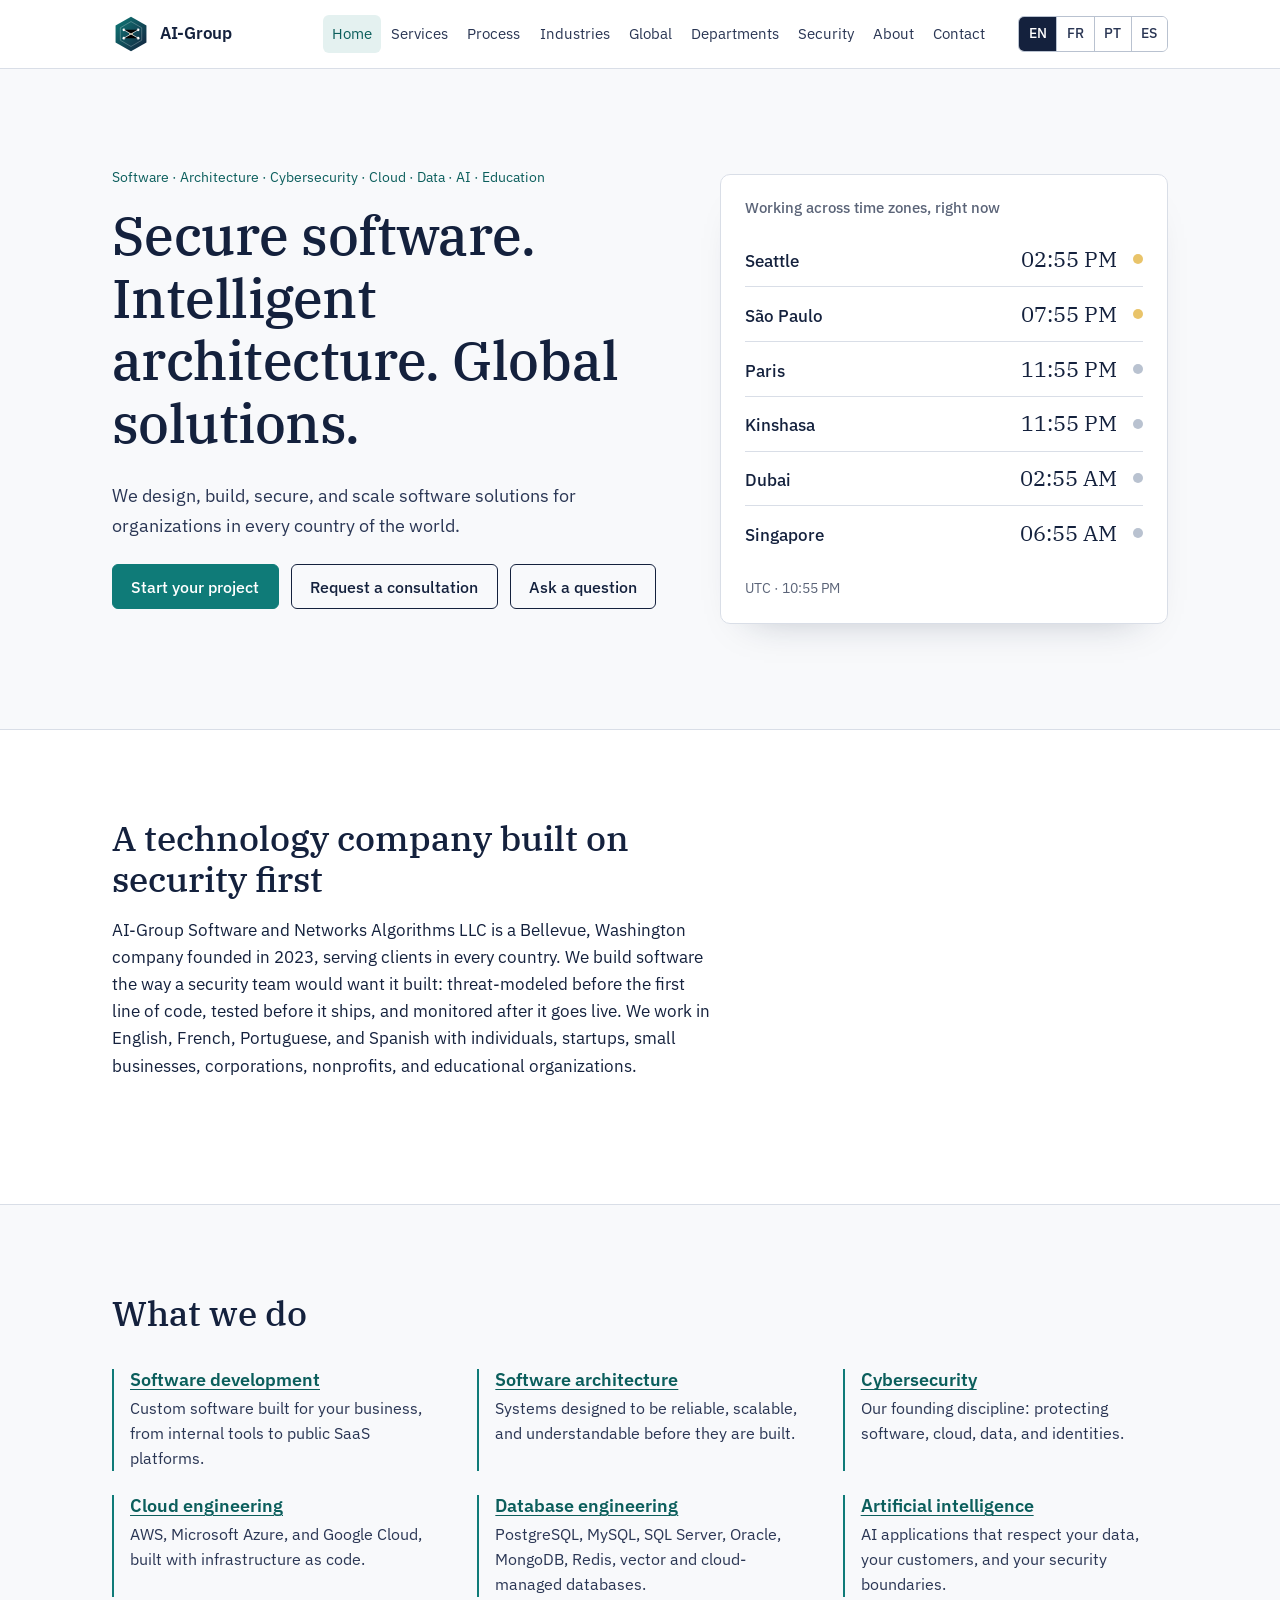
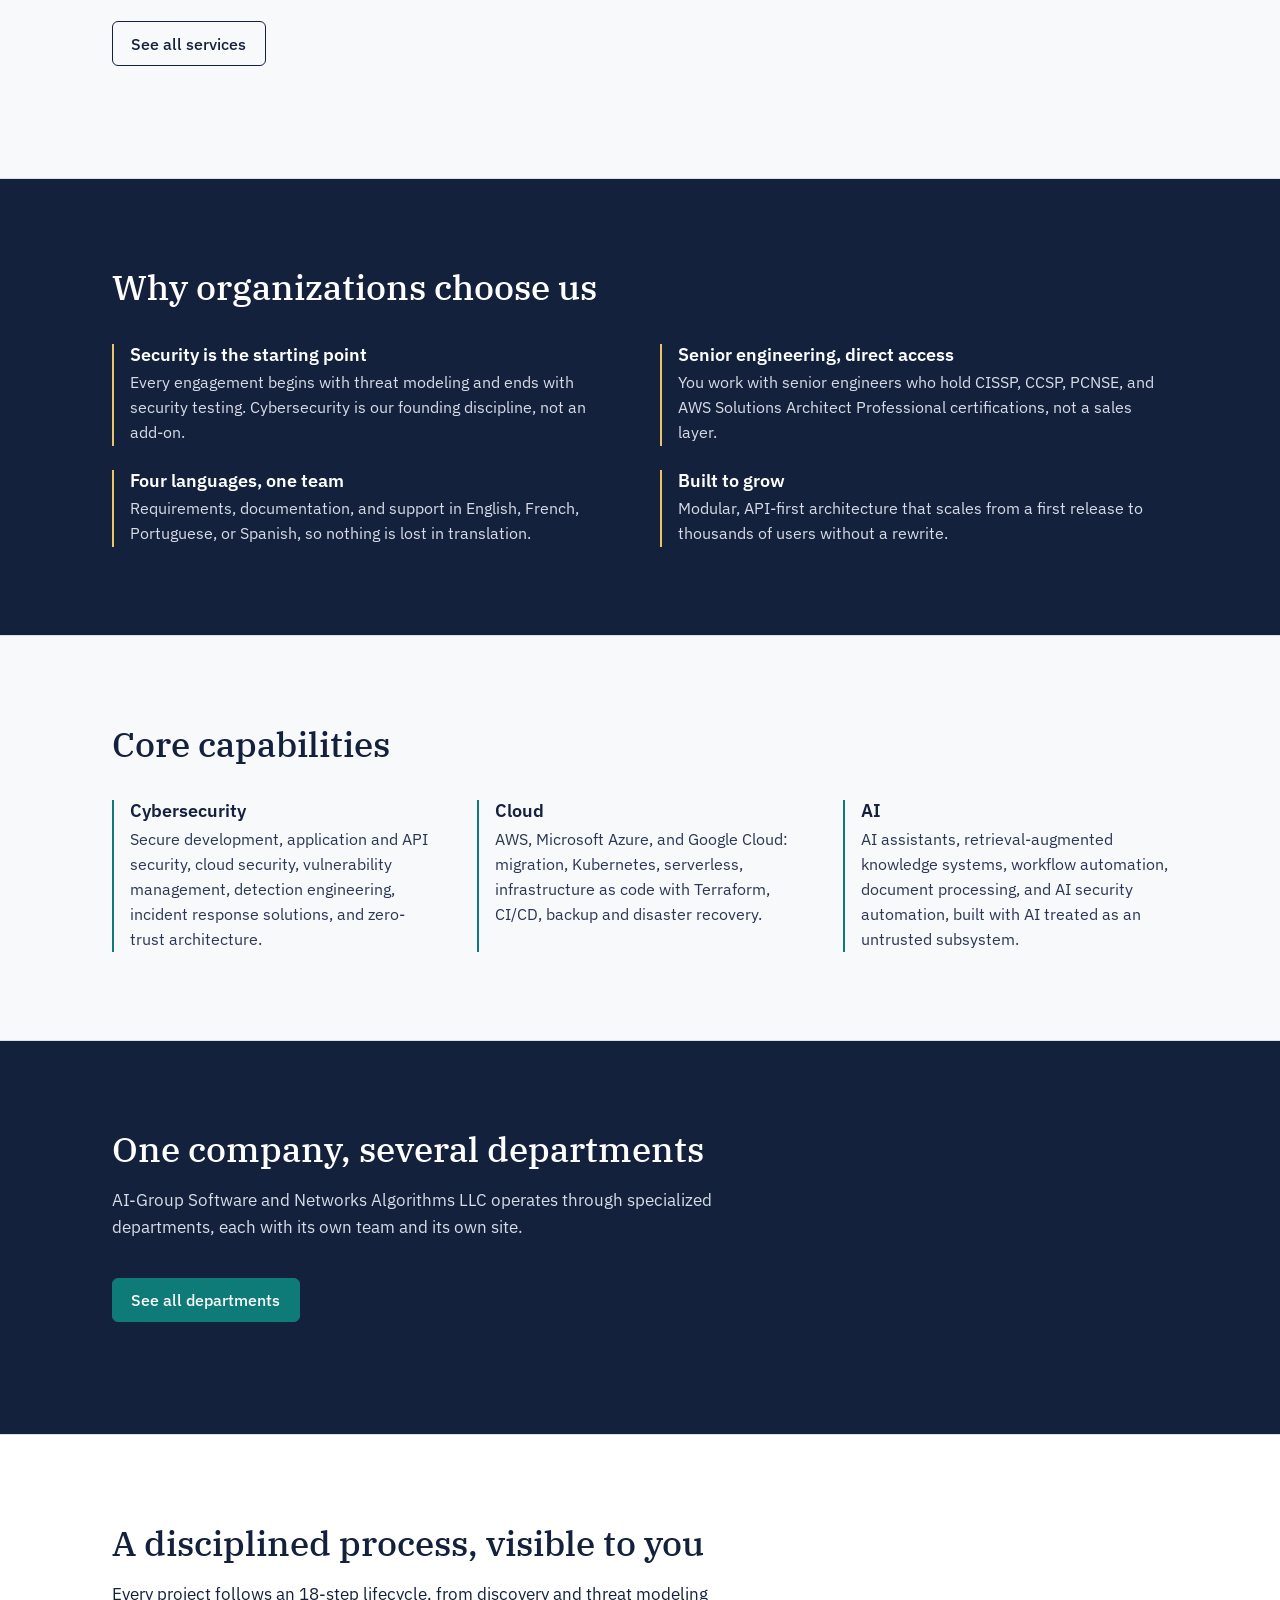
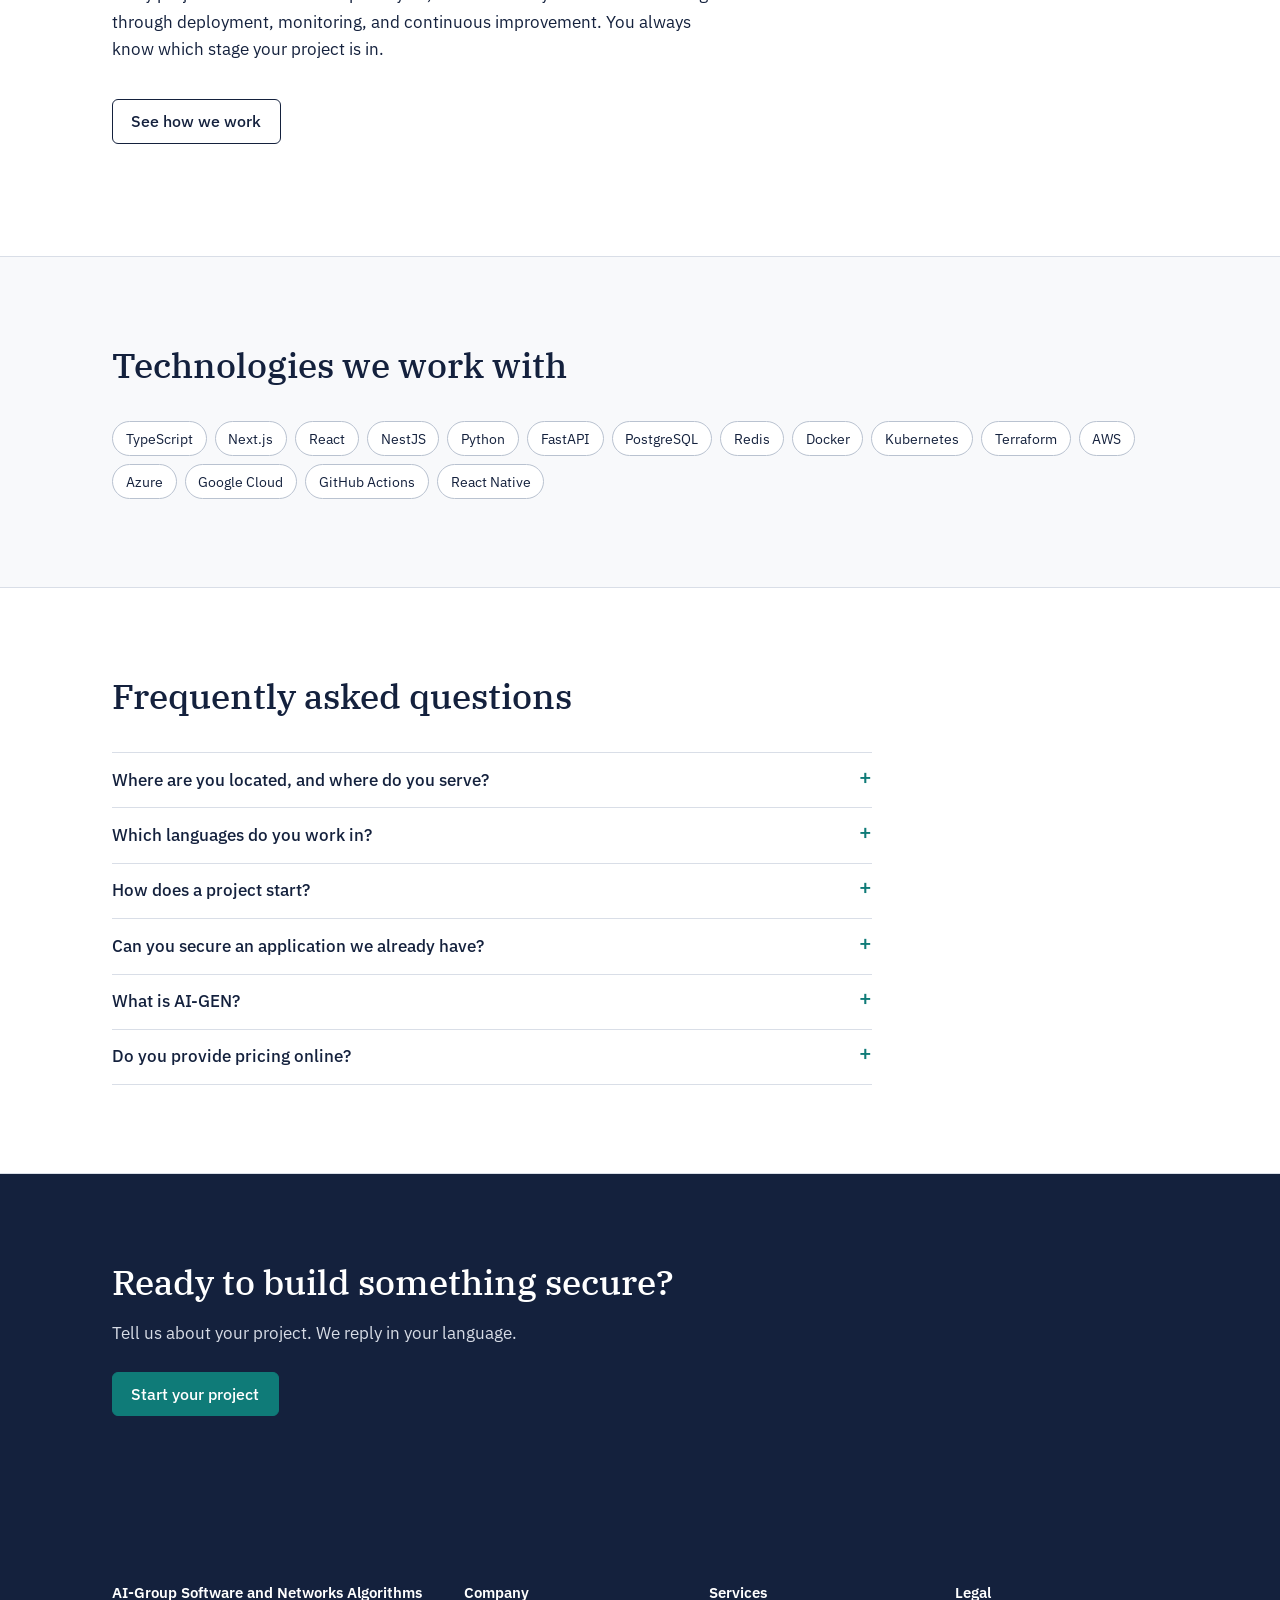
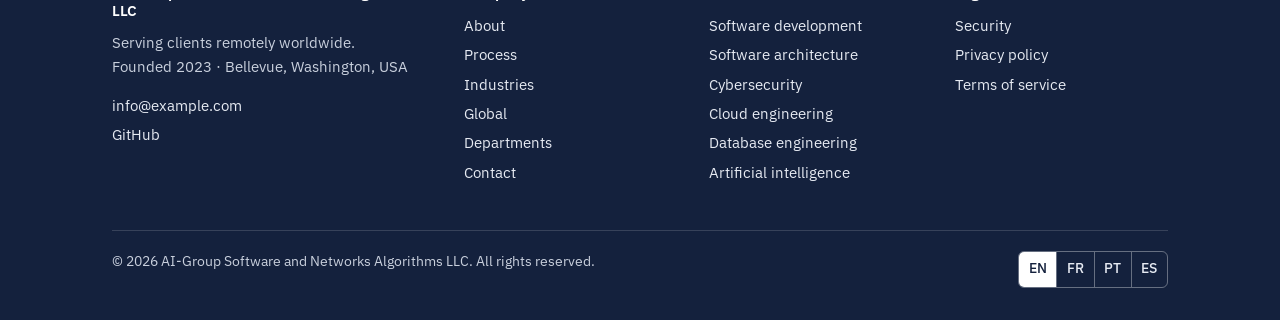
==== index.html @ f28f8e6b "Add files via upload AI-Group website v5 — 4 languages, 5 departments" ====
<!DOCTYPE html>
<html lang="en">
<head>
<meta charset="utf-8">
<meta name="viewport" content="width=device-width, initial-scale=1">
<title>AI-Group — Secure Software, Intelligent Architecture, Global Solutions</title>
<meta name="description" content="AI-Group Software and Networks Algorithms LLC designs, builds, secures, and scales software, cloud, database, and AI solutions for organizations worldwide.">
<meta property="og:type" content="website">
<meta property="og:title" content="AI-Group — Secure Software, Intelligent Architecture, Global Solutions">
<meta property="og:description" content="AI-Group Software and Networks Algorithms LLC designs, builds, secures, and scales software, cloud, database, and AI solutions for organizations worldwide.">
<meta property="og:site_name" content="AI-Group Software and Networks Algorithms LLC">
<meta name="theme-color" content="#14213D">
<link rel="icon" href="assets/logo.svg" type="image/svg+xml">
<link rel="manifest" href="manifest.webmanifest">
<link rel="preconnect" href="https://fonts.googleapis.com"><link rel="preconnect" href="https://fonts.gstatic.com" crossorigin>
<link href="https://fonts.googleapis.com/css2?family=IBM+Plex+Sans:wght@400;500;600&family=IBM+Plex+Serif:wght@400;500&display=swap" rel="stylesheet">
<link rel="stylesheet" href="css/style.css">
<script type="application/ld+json">
{"@context":"https://schema.org","@type":"Organization","name":"AI-Group Software and Networks Algorithms LLC","foundingDate":"2023","address":{"@type":"PostalAddress","addressLocality":"Bellevue","addressRegion":"WA","addressCountry":"US"},"areaServed":"Worldwide","knowsLanguage":["en","fr","pt","es"],"url":"https://alongiti2.github.io/ai-group/"}
</script>
</head>
<body data-page="home">
<div id="site-header"></div>
<main id="main">

<section class="hero"><div class="wrap">
  <div>
    <p class="kicker" data-i18n="home.kicker"></p>
    <h1 data-i18n="home.h1"></h1>
    <p class="lead" data-i18n="home.sub"></p>
    <div class="btn-row">
      <a class="btn teal" data-href="start-project.html" href="start-project.html" data-i18n="common.getStarted"></a>
      <a class="btn ghost" data-href="contact.html" href="contact.html" data-i18n="common.consult"></a>
      <a class="btn ghost" data-href="contact.html#assistant" href="contact.html#assistant" data-i18n="common.assistant"></a>
    </div>
  </div>
  <aside class="clocks" aria-live="off">
    <h2 data-i18n="home.clocksTitle"></h2>
    <ul class="clock-list" id="clock-list"></ul>
    <p class="you" id="clock-you"></p>
  </aside>
</div></section>

<section class="bg-surface"><div class="wrap">
  <div class="section-head"><h2 data-i18n="home.introTitle"></h2><p data-i18n="home.intro"></p></div>
</div></section>

<section><div class="wrap">
  <div class="section-head"><h2 data-i18n="home.servicesTitle"></h2></div>
  <div class="grid three" data-render="servicesShort"></div>
  <div class="btn-row"><a class="btn ghost" data-href="services.html" href="services.html" data-i18n="common.seeAll"></a></div>
</div></section>

<section class="bg-ink"><div class="wrap">
  <div class="section-head"><h2 data-i18n="home.whyTitle"></h2></div>
  <div class="grid two" data-render="why"></div>
</div></section>

<section><div class="wrap">
  <div class="section-head"><h2 data-i18n="home.capTitle"></h2></div>
  <div class="grid three" data-render="caps"></div>
</div></section>

<section class="bg-ink"><div class="wrap">
  <div class="section-head"><h2 data-i18n="home.educationTitle"></h2><p data-i18n="home.educationText"></p></div>
  <div class="btn-row"><a class="btn teal" data-href="departments.html" href="departments.html" data-i18n="common.education"></a></div>
</div></section>

<section class="bg-surface"><div class="wrap">
  <div class="section-head"><h2 data-i18n="home.processTitle"></h2><p data-i18n="home.processText"></p></div>
  <div class="btn-row"><a class="btn ghost" data-href="process.html" href="process.html" data-i18n="common.readProcess"></a></div>
</div></section>

<section><div class="wrap">
  <div class="section-head"><h2 data-i18n="home.techTitle"></h2></div>
  <div data-render="tech"></div>
</div></section>

<section class="bg-surface"><div class="wrap">
  <div class="section-head"><h2 data-i18n="home.faqTitle"></h2></div>
  <div data-render="faq" style="max-width:760px"></div>
</div></section>

<section class="bg-ink"><div class="wrap">
  <h2 data-i18n="home.ctaTitle"></h2><p data-i18n="home.ctaText"></p>
  <div class="btn-row"><a class="btn teal" data-href="start-project.html" href="start-project.html" data-i18n="common.getStarted"></a></div>
</div></section>

</main>
<div id="site-footer"></div>
<script src="site.config.js"></script>
<script src="js/main.js"></script>
</body>
</html>
---- css/style.css ----
/* AI-Group — design tokens
   ink #14213D · paper #F8F9FB · surface #FFFFFF · teal #0F7B78 · gold #E9C46A · slate #5B6478 · line #D9DEE7 */
:root{
  --ink:#14213D; --ink-2:#2A3654; --paper:#F8F9FB; --surface:#FFFFFF;
  --teal:#0F7B78; --teal-dark:#0B5E5C; --teal-soft:#E4F1F0; --gold:#E9C46A;
  --slate:#5B6478; --line:#D9DEE7; --line-strong:#B9C2D0;
  --serif:"IBM Plex Serif",Georgia,"Times New Roman",serif;
  --sans:"IBM Plex Sans",system-ui,-apple-system,"Segoe UI",Roboto,sans-serif;
  --max:1120px; --radius:6px; --focus:0 0 0 3px #fff,0 0 0 6px var(--teal);
}
*{box-sizing:border-box}
html{scroll-behavior:smooth;-webkit-text-size-adjust:100%}
@media (prefers-reduced-motion:reduce){html{scroll-behavior:auto}*{transition:none!important;animation:none!important}}
body{margin:0;font-family:var(--sans);font-size:17px;line-height:1.6;color:var(--ink);background:var(--paper)}
img,svg{max-width:100%;display:block}
a{color:var(--teal-dark);text-underline-offset:3px}
a:hover{color:var(--ink)}
:focus-visible{outline:none;box-shadow:var(--focus);border-radius:3px}
h1,h2,h3,h4{margin:0 0 .5em;line-height:1.15;font-weight:600}
h1{font-family:var(--serif);font-size:clamp(2.1rem,4.5vw,3.4rem);letter-spacing:-.01em;font-weight:500}
h2{font-family:var(--serif);font-size:clamp(1.6rem,3vw,2.2rem);font-weight:500}
h3{font-size:1.15rem}
p{margin:0 0 1em;max-width:68ch}
ul,ol{margin:0 0 1em;padding-left:1.25em}
.skip{position:absolute;left:-999px;top:8px;background:var(--ink);color:#fff;padding:.5rem .75rem;z-index:100}
.skip:focus{left:8px}
.wrap{max-width:var(--max);margin:0 auto;padding:0 clamp(1rem,4vw,2rem)}

/* header */
.site-header{background:var(--surface);border-bottom:1px solid var(--line);position:sticky;top:0;z-index:50}
.site-header .wrap{display:flex;align-items:center;gap:1.5rem;min-height:68px}
.brand{display:flex;align-items:center;gap:.65rem;text-decoration:none;color:var(--ink);font-weight:600;letter-spacing:-.01em}
.brand img{width:38px;height:38px}
.brand span small{display:block;font-weight:400;font-size:.72rem;color:var(--slate);letter-spacing:.01em}
.nav{display:flex;gap:.1rem;margin-left:auto}
.nav a{text-decoration:none;color:var(--ink-2);padding:.45rem .55rem;border-radius:var(--radius);font-size:.92rem;white-space:nowrap}
.nav a:hover,.nav a[aria-current=page]{background:var(--teal-soft);color:var(--teal-dark)}
.header-actions{display:flex;align-items:center;gap:.5rem;flex-shrink:0}
.lang{flex-shrink:0}
.brand{flex-shrink:0}
.lang{display:flex;border:1px solid var(--line-strong);border-radius:var(--radius);overflow:hidden}
.lang button{border:0;background:#fff;color:var(--ink-2);padding:.4rem .6rem;font:inherit;font-size:.85rem;cursor:pointer;font-weight:500}
.lang button+button{border-left:1px solid var(--line-strong)}
.lang button[aria-pressed=true]{background:var(--ink);color:#fff}
.menu-btn{display:none;border:1px solid var(--line-strong);background:#fff;padding:.4rem .7rem;border-radius:var(--radius);font:inherit;cursor:pointer}
@media (max-width:1300px){.header-actions .btn-header{display:none}.brand span small{display:none}}
@media (max-width:1120px){
  .nav{display:none;position:absolute;left:0;right:0;top:68px;background:#fff;border-bottom:1px solid var(--line);flex-direction:column;padding:.5rem 1rem 1rem}
  .nav.open{display:flex}
  .menu-btn{display:inline-block}
  .header-actions .btn-header{display:none}
}

/* buttons */
.btn{display:inline-block;border:1px solid var(--ink);background:var(--ink);color:#fff;text-decoration:none;padding:.7rem 1.15rem;border-radius:var(--radius);font-weight:500;font-size:.98rem;cursor:pointer;font-family:inherit;line-height:1.3}
.btn:hover{background:var(--ink-2);color:#fff}
.btn.teal{background:var(--teal);border-color:var(--teal)}
.btn.teal:hover{background:var(--teal-dark)}
.btn.ghost{background:transparent;color:var(--ink)}
.btn.ghost:hover{background:var(--teal-soft);color:var(--teal-dark)}
.btn-row{display:flex;gap:.75rem;flex-wrap:wrap;margin:1.5rem 0}

/* sections */
section{padding:clamp(3rem,7vw,5.5rem) 0}
section+section{border-top:1px solid var(--line)}
.section-head{max-width:60ch;margin-bottom:2.25rem}
.lead{font-size:1.15rem;color:var(--ink-2)}
.kicker{color:var(--teal-dark);font-size:.9rem;margin-bottom:1rem}
.bg-ink{background:var(--ink);color:#fff}
.bg-ink h1,.bg-ink h2,.bg-ink h3{color:#fff}
.bg-ink p,.bg-ink .item p{color:#D7DCE6}
.bg-ink .item{border-left-color:var(--gold)}
.bg-ink a{color:#fff}
.bg-surface{background:var(--surface)}

/* hero */
.hero{padding:clamp(3rem,8vw,6rem) 0}
.hero .wrap{display:grid;grid-template-columns:1.25fr 1fr;gap:3rem;align-items:center}
.hero h1{max-width:16ch}
.hero .lead{max-width:48ch}
@media (max-width:860px){.hero .wrap{grid-template-columns:1fr}}

/* world clocks — the one memorable element */
.clocks{background:var(--surface);border:1px solid var(--line);border-radius:10px;padding:1.5rem;box-shadow:0 20px 40px -30px rgba(20,33,61,.35)}
.clocks h2{font-family:var(--sans);font-size:.95rem;font-weight:500;color:var(--slate);margin-bottom:1rem}
.clock-list{list-style:none;margin:0;padding:0}
.clock-list li{display:grid;grid-template-columns:1fr auto auto;gap:1rem;align-items:baseline;padding:.6rem 0;border-top:1px solid var(--line)}
.clock-list li:first-child{border-top:0}
.clock-list .city{font-weight:500}
.clock-list .time{font-variant-numeric:tabular-nums;font-size:1.35rem;font-family:var(--serif)}
.clock-list .dot{width:10px;height:10px;border-radius:50%;background:var(--line-strong);align-self:center}
.clock-list .dot.awake{background:var(--gold)}
.clocks .you{margin:1rem 0 0;font-size:.9rem;color:var(--slate)}

/* grids */
.grid{display:grid;gap:1.5rem 2.5rem}
.grid.two{grid-template-columns:repeat(2,1fr)}
.grid.three{grid-template-columns:repeat(3,1fr)}
.grid.four{grid-template-columns:repeat(4,1fr)}
@media (max-width:900px){.grid.three,.grid.four{grid-template-columns:repeat(2,1fr)}}
@media (max-width:600px){.grid.two,.grid.three,.grid.four{grid-template-columns:1fr}}
.item{border-left:2px solid var(--teal);padding-left:1rem}
.item h3{margin-bottom:.35rem}
.item p{margin:0;color:var(--ink-2);font-size:.98rem}

/* service categories */
.svc{display:grid;grid-template-columns:1fr 1.4fr;gap:2rem;padding:2rem 0;border-top:1px solid var(--line)}
.svc:first-of-type{border-top:0}
.svc h3{font-family:var(--serif);font-size:1.45rem;font-weight:500}
.svc ul{columns:2;column-gap:2rem;list-style:none;padding:0;margin:0}
.svc li{break-inside:avoid;padding:.3rem 0;border-bottom:1px solid var(--line);font-size:.95rem}
@media (max-width:760px){.svc{grid-template-columns:1fr}.svc ul{columns:1}}
.chips{display:flex;flex-wrap:wrap;gap:.5rem;list-style:none;padding:0;margin:0}
.chips li{border:1px solid var(--line-strong);border-radius:999px;padding:.3rem .8rem;font-size:.9rem;background:#fff}

/* process */
.steps{list-style:none;counter-reset:s;padding:0;margin:0;display:grid;grid-template-columns:repeat(3,1fr);gap:1.25rem 2rem}
.steps li{counter-increment:s;display:grid;grid-template-columns:auto 1fr;gap:.9rem;padding:1rem 0;border-top:1px solid var(--line)}
.steps li::before{content:counter(s,decimal-leading-zero);font-family:var(--serif);font-size:1.5rem;color:var(--teal);line-height:1}
.steps h3{font-size:1.02rem;margin-bottom:.2rem}
.steps.two{grid-template-columns:repeat(2,1fr)}
.steps.two li::before{content:none}
.steps.two li{grid-template-columns:1fr;border-left:2px solid var(--gold);padding-left:1rem;border-top:0}
@media (max-width:760px){.steps.two{grid-template-columns:1fr}}
.steps p{margin:0;font-size:.93rem;color:var(--ink-2)}
@media (max-width:900px){.steps{grid-template-columns:repeat(2,1fr)}}
@media (max-width:600px){.steps{grid-template-columns:1fr}}

/* faq */
details{border-top:1px solid var(--line);padding:.85rem 0}
details:last-of-type{border-bottom:1px solid var(--line)}
summary{cursor:pointer;font-weight:500;list-style:none;display:flex;justify-content:space-between;gap:1rem}
summary::-webkit-details-marker{display:none}
summary::after{content:"+";color:var(--teal);font-size:1.3rem;line-height:1}
details[open] summary::after{content:"–"}
details p{margin:.6rem 0 0;color:var(--ink-2)}

/* forms */
form{max-width:760px}
fieldset{border:0;padding:0;margin:0 0 2.25rem}
legend{font-family:var(--serif);font-size:1.35rem;margin-bottom:1rem;padding:0}
.f-grid{display:grid;grid-template-columns:repeat(2,1fr);gap:1rem 1.5rem}
.f-grid .full{grid-column:1/-1}
@media (max-width:640px){.f-grid{grid-template-columns:1fr}}
label{display:block;font-size:.9rem;font-weight:500;margin-bottom:.3rem}
input,select,textarea{width:100%;font:inherit;padding:.6rem .7rem;border:1px solid var(--line-strong);border-radius:var(--radius);background:#fff;color:var(--ink)}
input:focus,select:focus,textarea:focus{outline:none;border-color:var(--teal);box-shadow:0 0 0 3px var(--teal-soft)}
textarea{min-height:120px;resize:vertical}
.check{display:flex;gap:.6rem;align-items:flex-start;font-weight:400}
.check input{width:auto;margin-top:.3rem}
.checks{display:flex;flex-wrap:wrap;gap:.5rem 1.25rem}
.checks label{display:flex;gap:.4rem;align-items:center;font-weight:400}
.checks input{width:auto}
.err{color:#A8321E;font-size:.85rem;margin-top:.3rem;display:none}
.invalid .err{display:block}
.invalid input,.invalid select,.invalid textarea{border-color:#A8321E}
.hp{position:absolute;left:-9999px}
.notice{border:1px solid var(--teal);background:var(--teal-soft);border-radius:var(--radius);padding:1.25rem 1.5rem;margin:1rem 0}
.notice.ink{background:var(--ink);color:#fff;border-color:var(--ink)}
.req-id{font-family:var(--serif);font-size:1.8rem;letter-spacing:.04em;margin:.5rem 0}
small,.muted{color:var(--slate)}

/* contact side */
.contact-grid{display:grid;grid-template-columns:1.4fr 1fr;gap:3rem}
@media (max-width:860px){.contact-grid{grid-template-columns:1fr}}
.aside-block{padding:1.25rem 0;border-top:1px solid var(--line)}
.aside-block:first-child{border-top:0;padding-top:0}
.aside-block h3{margin-bottom:.4rem}

/* legal */
.legal h2{font-size:1.2rem;font-family:var(--sans);font-weight:600;margin-top:1.75rem}

/* footer */
.site-footer{background:var(--ink);color:#C9D0DD;padding:3.5rem 0 2rem;font-size:.93rem}
.site-footer a{color:#E6EAF2;text-decoration:none}
.site-footer a:hover{text-decoration:underline;color:#fff}
.foot-grid{display:grid;grid-template-columns:1.5fr repeat(3,1fr);gap:2rem}
@media (max-width:800px){.foot-grid{grid-template-columns:1fr 1fr}}
@media (max-width:500px){.foot-grid{grid-template-columns:1fr}}
.site-footer h3{color:#fff;font-size:.95rem;margin-bottom:.75rem}
.site-footer ul{list-style:none;padding:0;margin:0}
.site-footer li{margin:.35rem 0}
.foot-bottom{border-top:1px solid rgba(255,255,255,.15);margin-top:2.5rem;padding-top:1.25rem;display:flex;justify-content:space-between;gap:1rem;flex-wrap:wrap;font-size:.85rem}
.site-footer .lang button{background:transparent;color:#E6EAF2}
.site-footer .lang{border-color:rgba(255,255,255,.35)}
.site-footer .lang button+button{border-color:rgba(255,255,255,.35)}
.site-footer .lang button[aria-pressed=true]{background:#fff;color:var(--ink)}

/* reveal: single page-load moment for the hero only */
.hero h1,.hero .lead,.hero .btn-row,.clocks{animation:rise .6s ease-out both}
.hero .lead{animation-delay:.08s}.hero .btn-row{animation-delay:.16s}.clocks{animation-delay:.24s}
@keyframes rise{from{opacity:0;transform:translateY(8px)}to{opacity:1;transform:none}}

/* departments */
.dept-grid{display:grid;grid-template-columns:repeat(2,1fr);gap:2rem}
.dept{border-top:3px solid var(--teal);background:var(--surface);padding:1.5rem;display:flex;flex-direction:column;gap:.5rem}
.dept h3{font-family:var(--serif);font-size:1.35rem;font-weight:500}
.dept p{flex:1;color:var(--ink-2)}
.dept .btn{align-self:flex-start}
@media (max-width:900px){.dept-grid{grid-template-columns:1fr}}
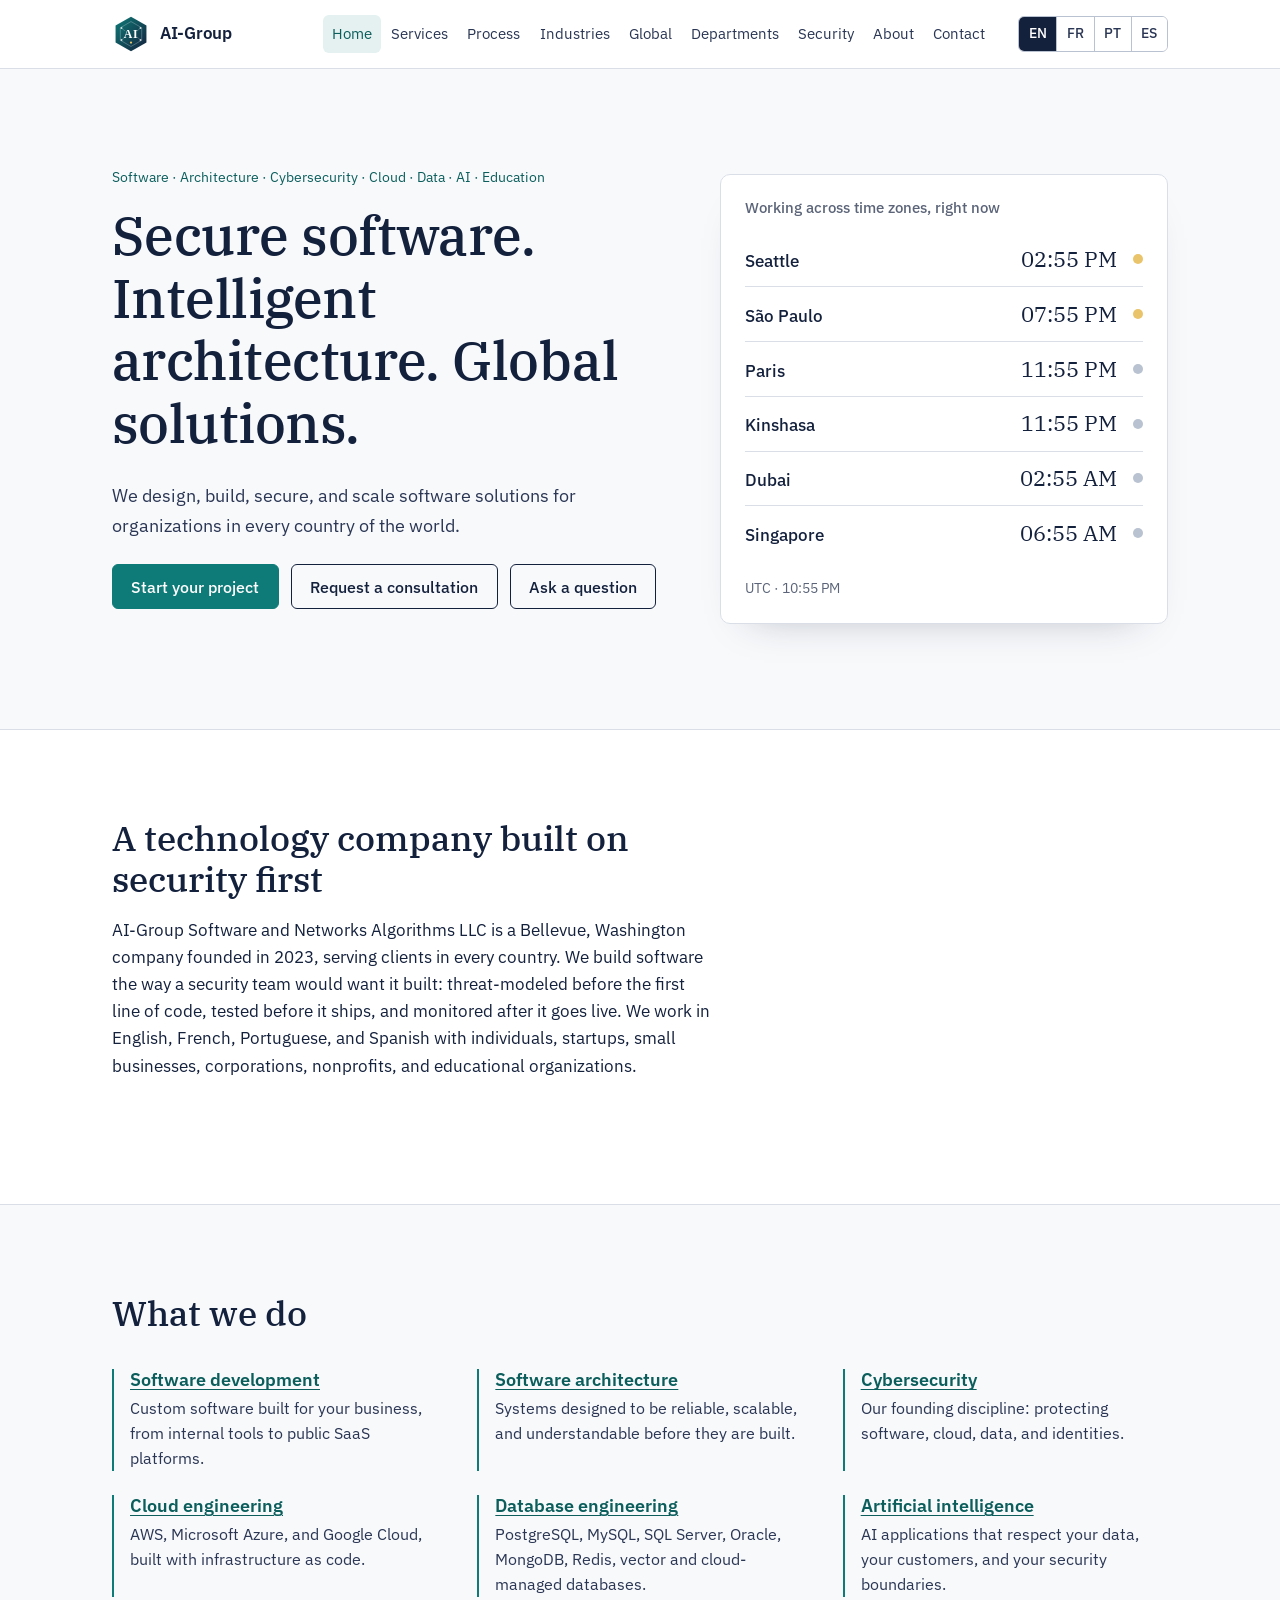
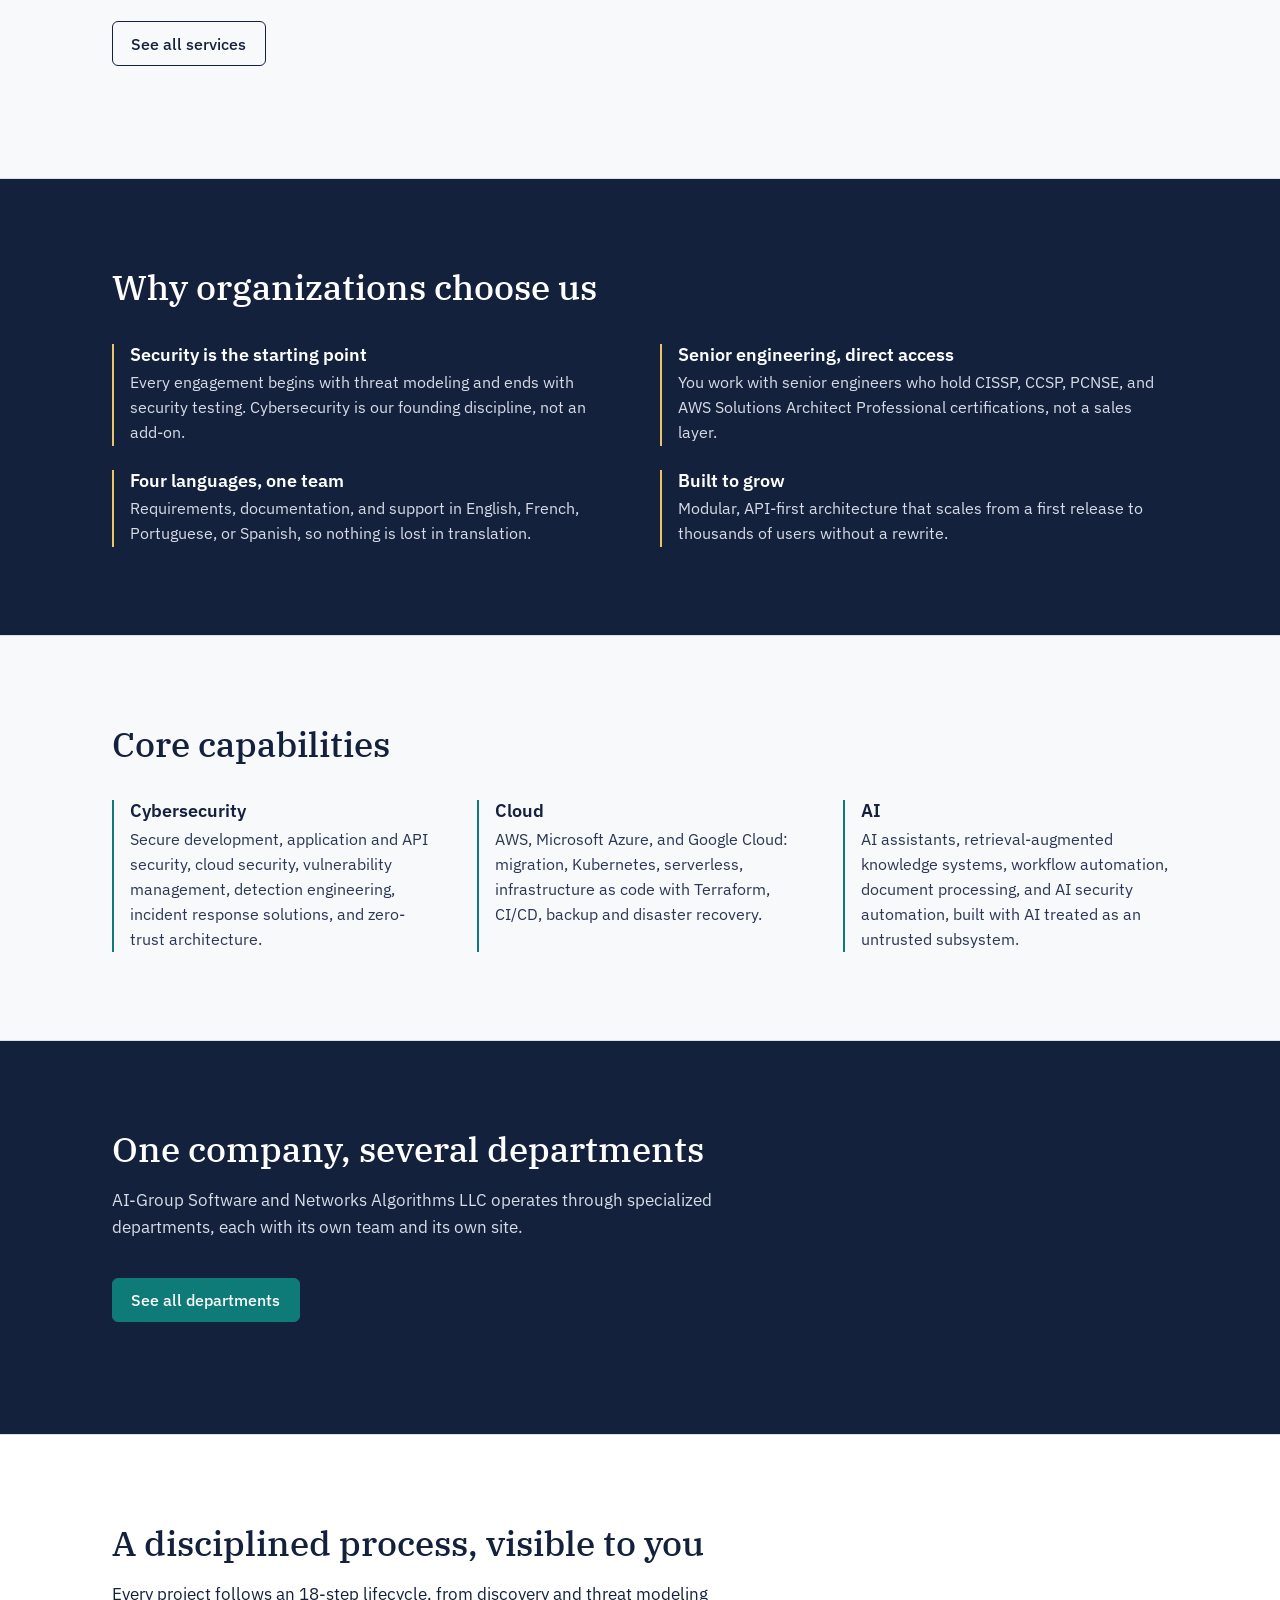
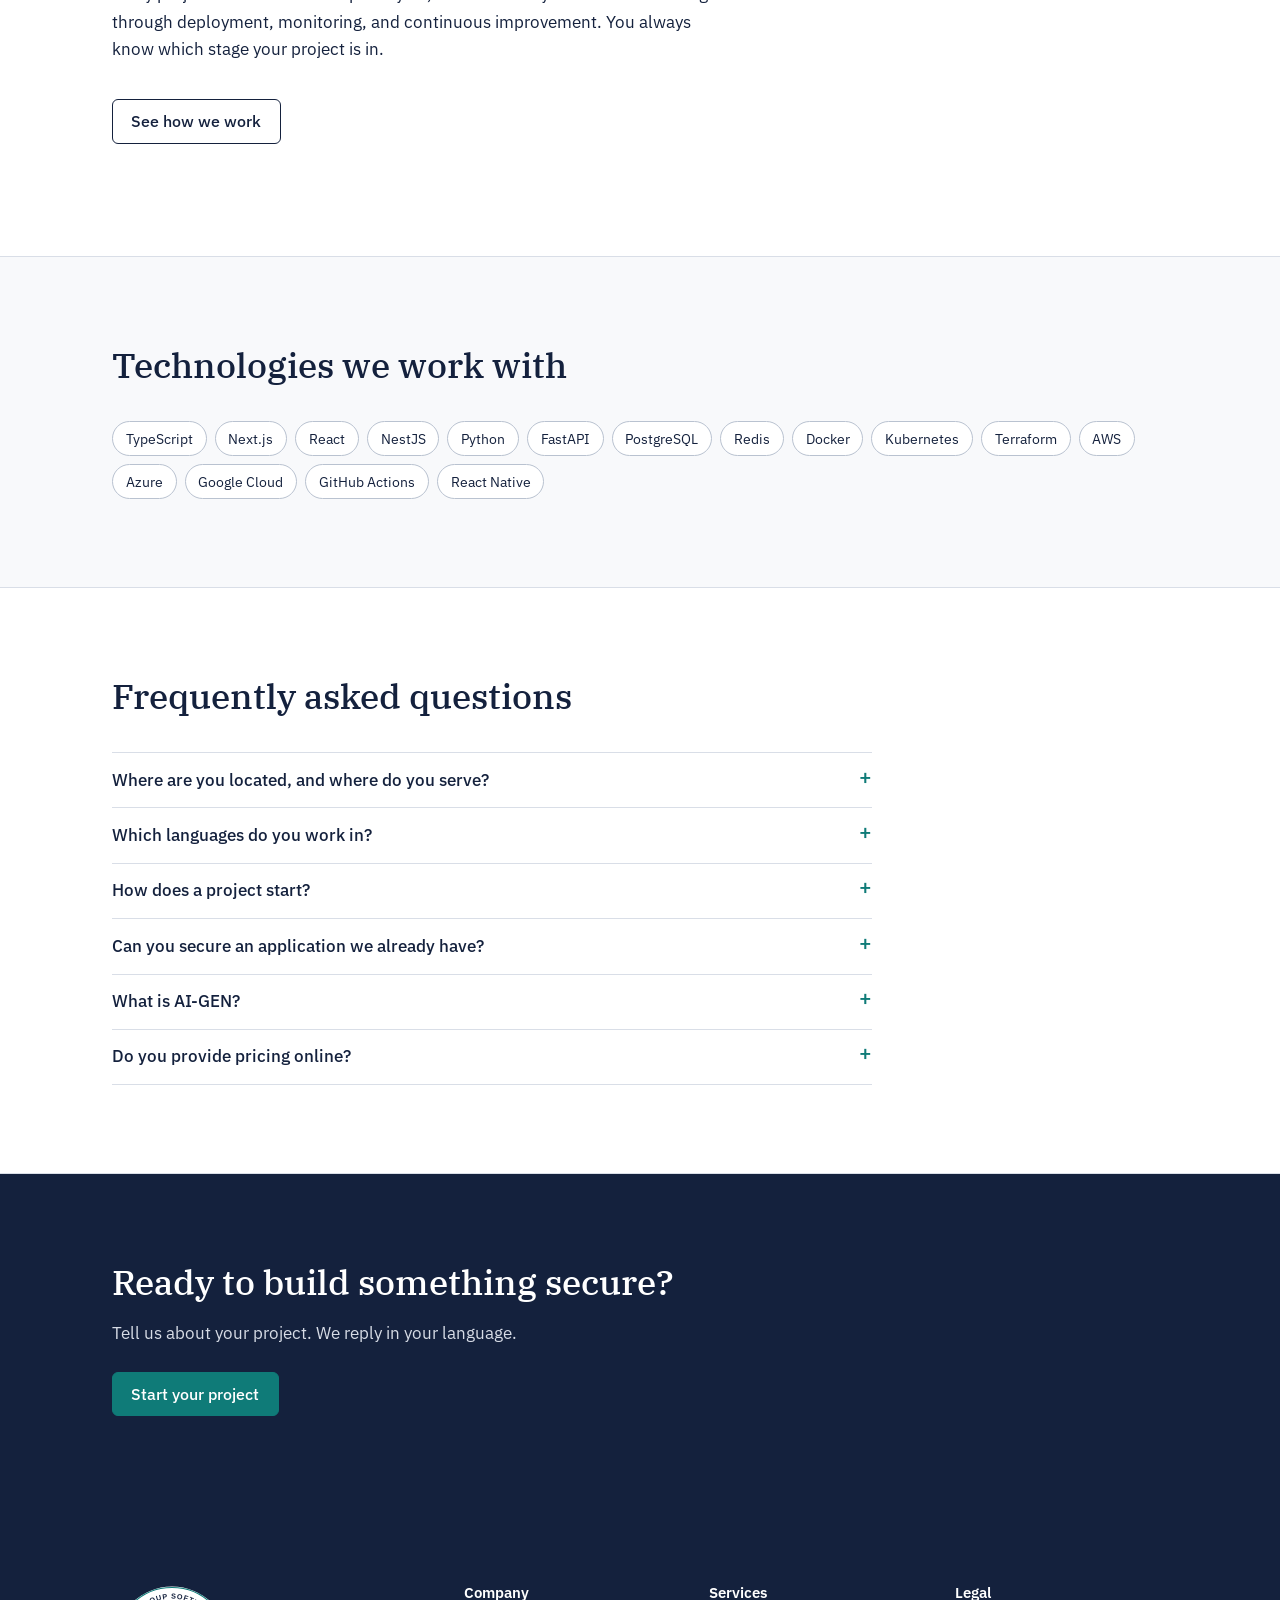
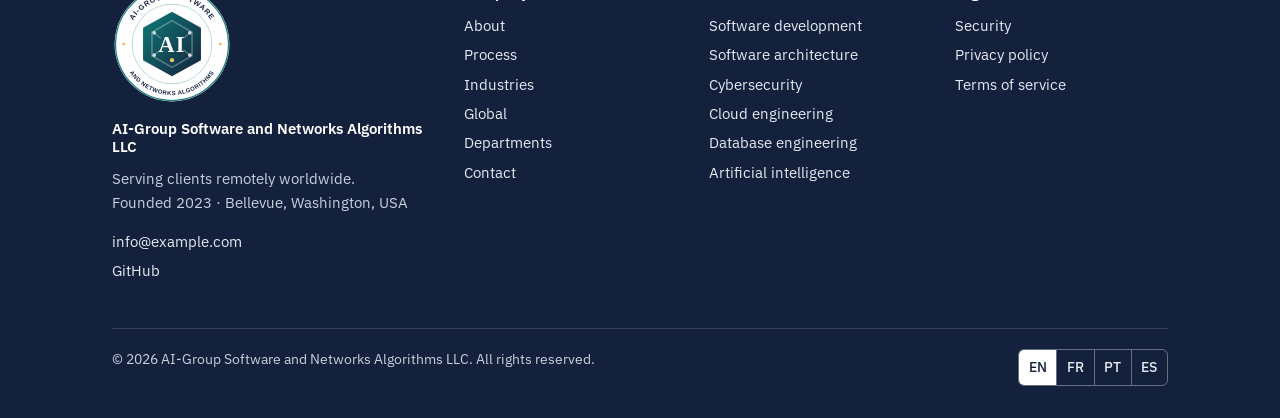
==== commit f6e39506: "Add badge logo to footer, social share image and PNG app icons Co-Authored-By: Claude Opus 5.5 <nore" ====
--- a/index.html
+++ b/index.html
@@ -11,6 +11,12 @@
 <meta property="og:site_name" content="AI-Group Software and Networks Algorithms LLC">
 <meta name="theme-color" content="#14213D">
 <link rel="icon" href="assets/logo.svg" type="image/svg+xml">
+<link rel="apple-touch-icon" href="assets/apple-touch-icon.png">
+<meta property="og:image" content="https://aigroupsglobal.com/assets/og-image.png">
+<meta property="og:image:width" content="1200">
+<meta property="og:image:height" content="630">
+<meta property="og:image:alt" content="AI-Group Software and Networks Algorithms logo">
+<meta name="twitter:card" content="summary_large_image">
 <link rel="manifest" href="manifest.webmanifest">
 <link rel="preconnect" href="https://fonts.googleapis.com"><link rel="preconnect" href="https://fonts.gstatic.com" crossorigin>
 <link href="https://fonts.googleapis.com/css2?family=IBM+Plex+Sans:wght@400;500;600&family=IBM+Plex+Serif:wght@400;500&display=swap" rel="stylesheet">
--- a/css/style.css
+++ b/css/style.css
@@ -178,6 +178,7 @@
 @media (max-width:800px){.foot-grid{grid-template-columns:1fr 1fr}}
 @media (max-width:500px){.foot-grid{grid-template-columns:1fr}}
 .site-footer h3{color:#fff;font-size:.95rem;margin-bottom:.75rem}
+.foot-badge{display:block;width:120px;height:120px;margin-bottom:1rem}
 .site-footer ul{list-style:none;padding:0;margin:0}
 .site-footer li{margin:.35rem 0}
 .foot-bottom{border-top:1px solid rgba(255,255,255,.15);margin-top:2.5rem;padding-top:1.25rem;display:flex;justify-content:space-between;gap:1rem;flex-wrap:wrap;font-size:.85rem}
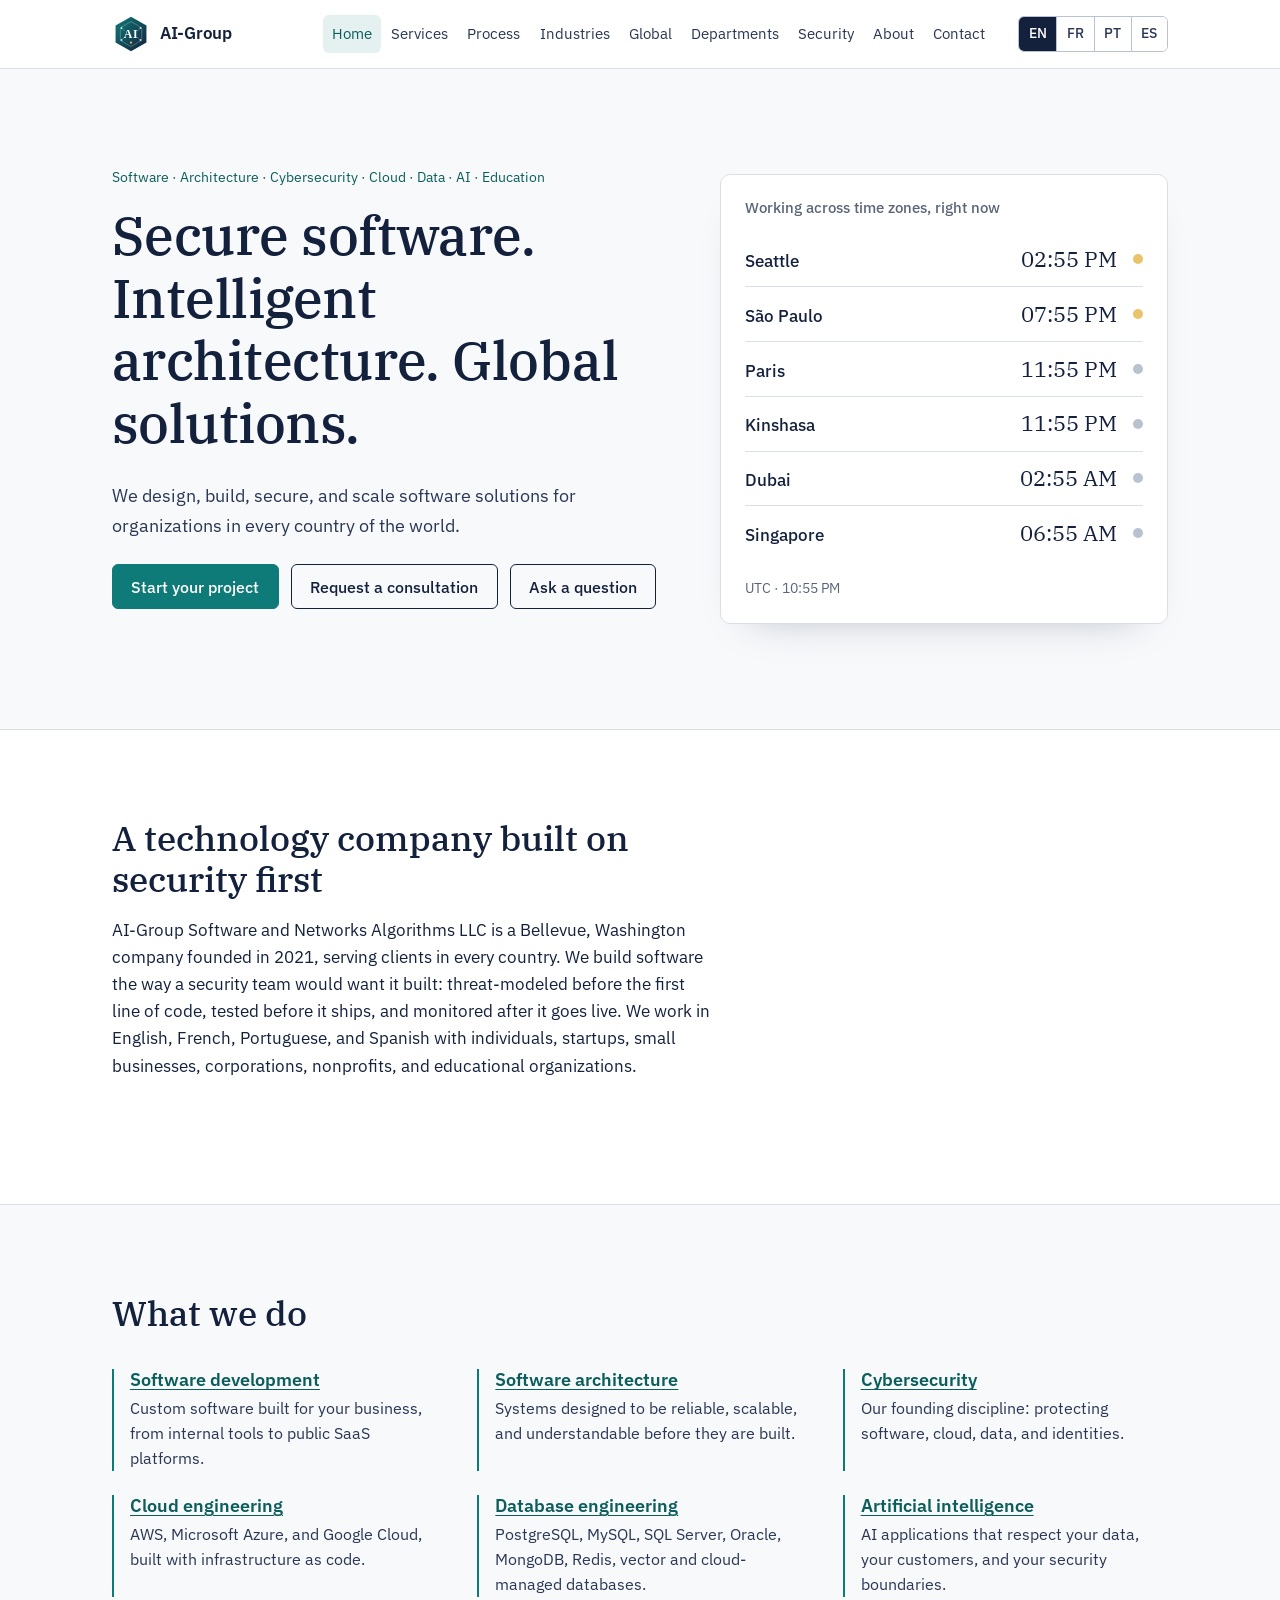
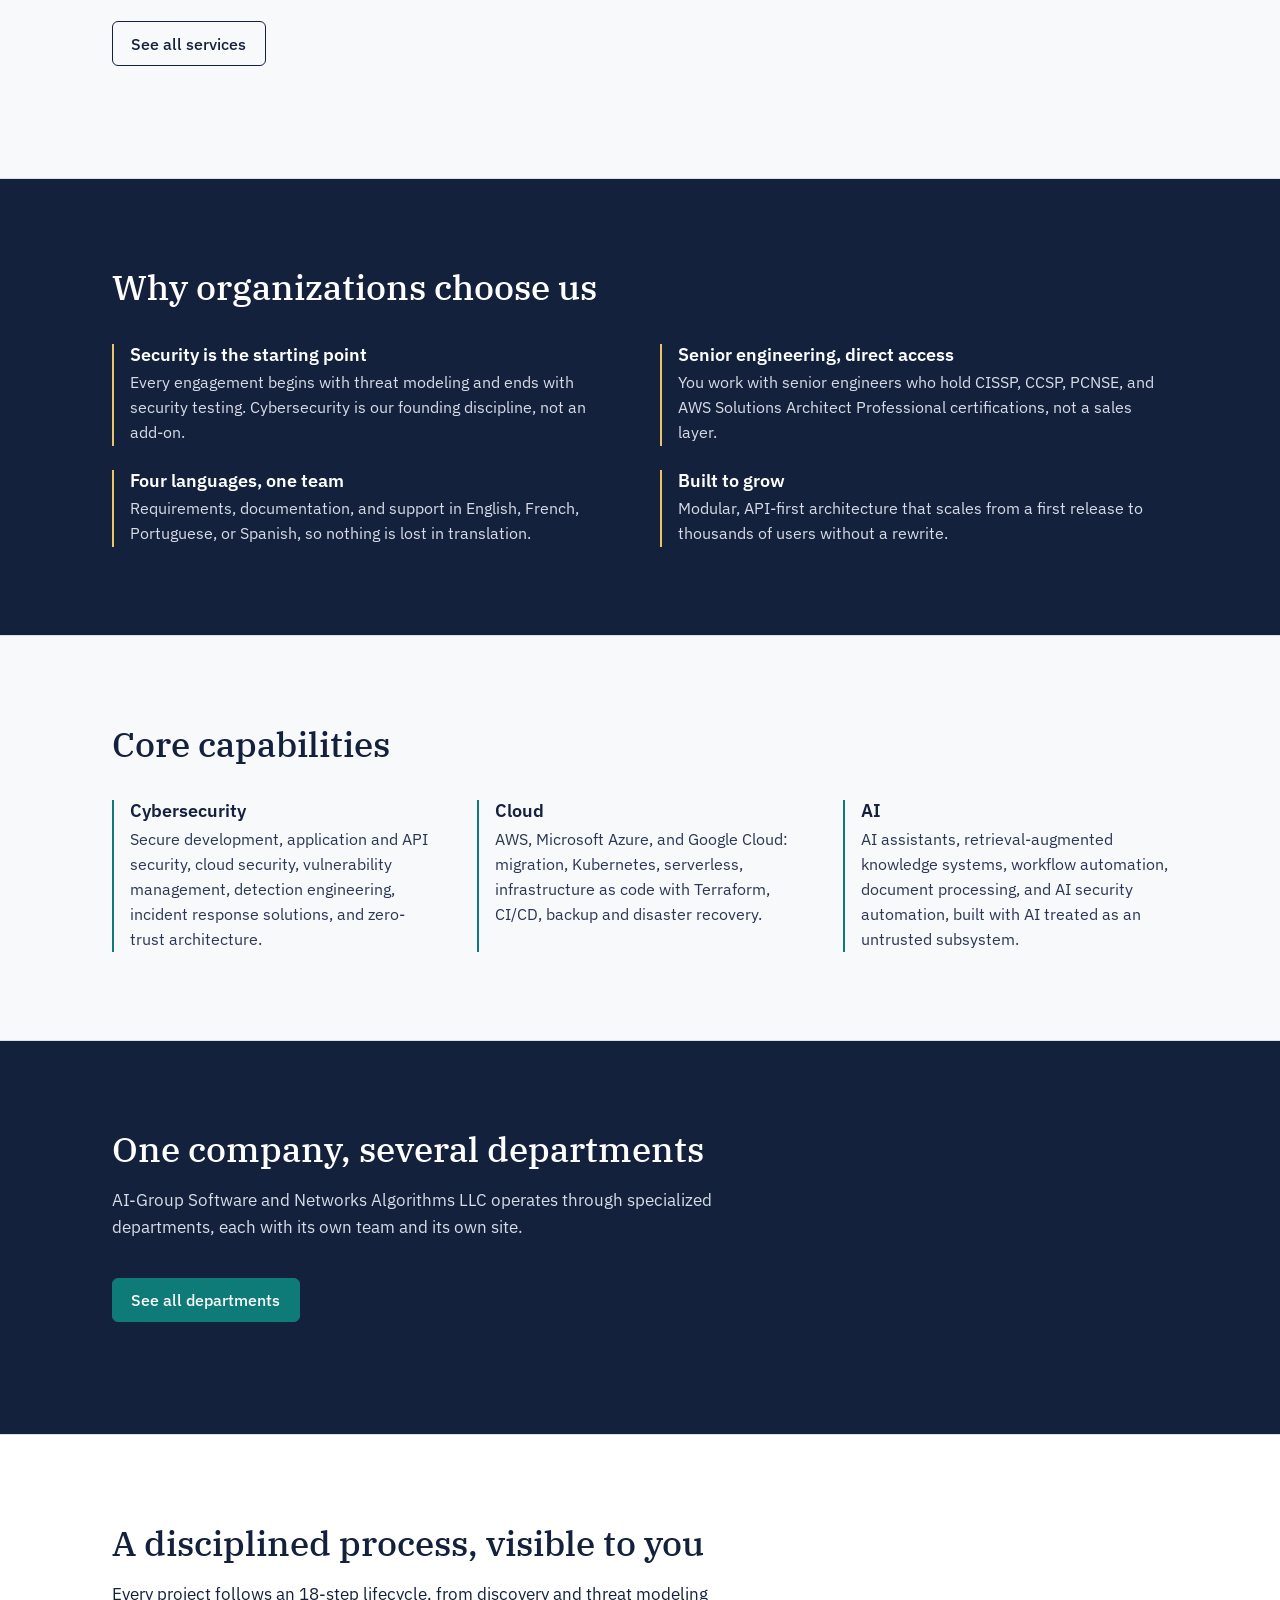
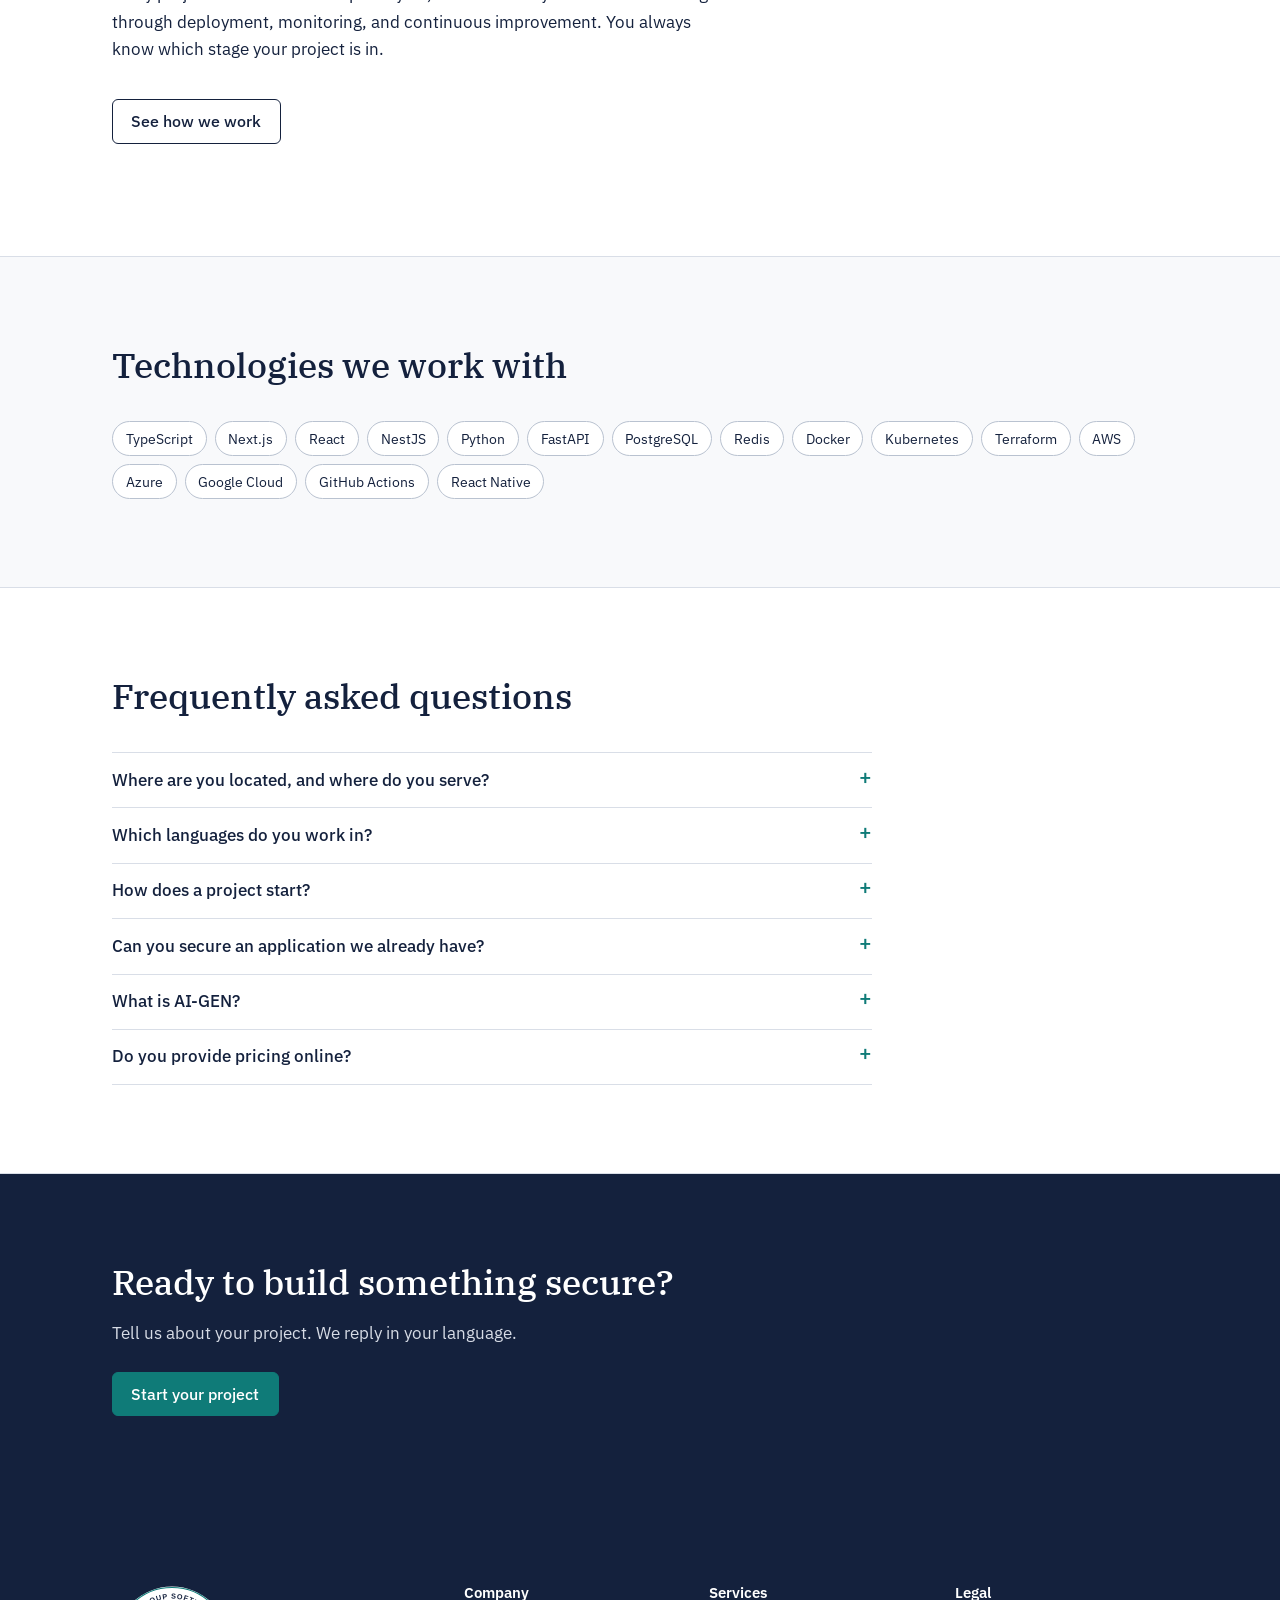
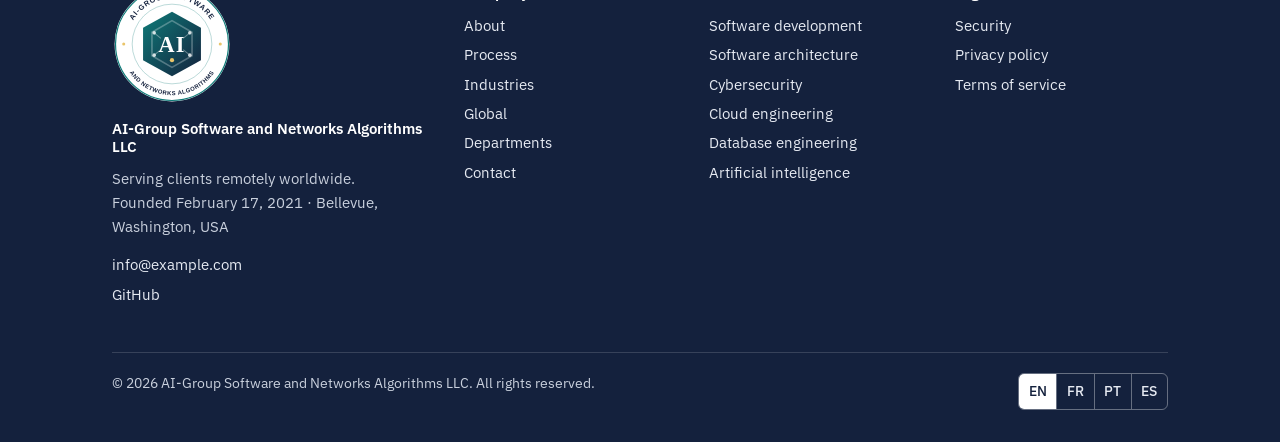
==== commit f170b59c: "Update founding date to February 17, 2021 in all pages and languages Co-Authored-By: Claude Opus 5.5" ====
--- a/index.html
+++ b/index.html
@@ -22,7 +22,7 @@
 <link href="https://fonts.googleapis.com/css2?family=IBM+Plex+Sans:wght@400;500;600&family=IBM+Plex+Serif:wght@400;500&display=swap" rel="stylesheet">
 <link rel="stylesheet" href="css/style.css">
 <script type="application/ld+json">
-{"@context":"https://schema.org","@type":"Organization","name":"AI-Group Software and Networks Algorithms LLC","foundingDate":"2023","address":{"@type":"PostalAddress","addressLocality":"Bellevue","addressRegion":"WA","addressCountry":"US"},"areaServed":"Worldwide","knowsLanguage":["en","fr","pt","es"],"url":"https://alongiti2.github.io/ai-group/"}
+{"@context":"https://schema.org","@type":"Organization","name":"AI-Group Software and Networks Algorithms LLC","foundingDate":"2021-02-17","address":{"@type":"PostalAddress","addressLocality":"Bellevue","addressRegion":"WA","addressCountry":"US"},"areaServed":"Worldwide","knowsLanguage":["en","fr","pt","es"],"url":"https://alongiti2.github.io/ai-group/"}
 </script>
 </head>
 <body data-page="home">
